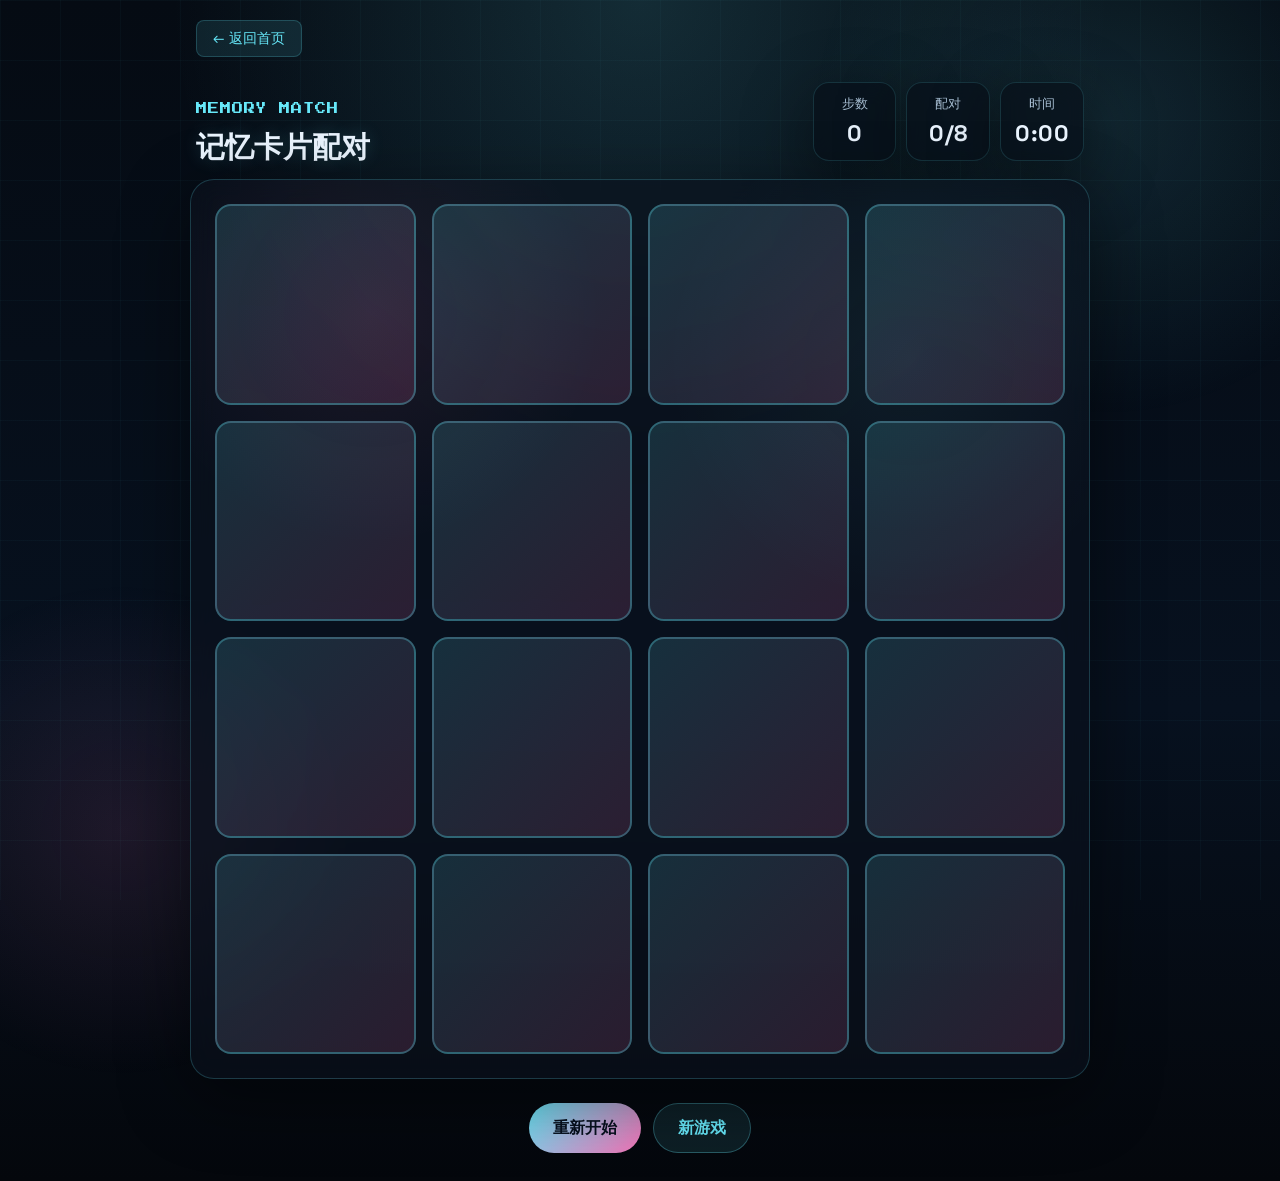
==== games/memory-match/index.html @ d74af647 "更新项目结构：添加游戏平台首页和记忆配对游戏" ====
<!doctype html>
<html lang="zh-CN">
  <head>
    <meta charset="UTF-8" />
    <meta name="viewport" content="width=device-width, initial-scale=1.0" />
    <title>记忆卡片配对</title>
    <meta
      name="description"
      content="翻转卡片配对相同图案，挑战你的记忆力！"
    />
    <link rel="preconnect" href="https://fonts.googleapis.com" />
    <link rel="preconnect" href="https://fonts.gstatic.com" crossorigin />
    <link
      href="https://fonts.googleapis.com/css2?family=Space+Grotesk:wght@400;500;700&family=Press+Start+2P&display=swap"
      rel="stylesheet"
    />
    <link rel="stylesheet" href="./styles.css" />
    <script defer src="./main.js"></script>
  </head>
  <body>
    <div class="bg-orb orb-a"></div>
    <div class="bg-orb orb-b"></div>
    <div class="bg-grid"></div>

    <main class="shell">
      <a href="../../index.html" class="back-btn">← 返回首页</a>

      <header class="game-header">
        <div>
          <p class="eyebrow">Memory Match</p>
          <h1>记忆卡片配对</h1>
        </div>
        <div class="stats">
          <div class="stat">
            <span>步数</span>
            <strong id="moves">0</strong>
          </div>
          <div class="stat">
            <span>配对</span>
            <strong id="pairs">0/8</strong>
          </div>
          <div class="stat">
            <span>时间</span>
            <strong id="timer">0:00</strong>
          </div>
        </div>
      </header>

      <section class="game-board" id="game-board">
        <!-- Cards will be generated by JavaScript -->
      </section>

      <section class="controls">
        <button class="btn primary" id="restart-btn">重新开始</button>
        <button class="btn secondary" id="new-game-btn">新游戏</button>
      </section>

      <div class="overlay overlay-visible" id="win-screen">
        <div class="panel glass">
          <p class="panel-tag success">🎉 恭喜通关！</p>
          <h2>你完成了配对！</h2>
          <p class="panel-copy">
            用了 <span id="final-moves">0</span> 步<br>
            用时 <span id="final-time">0:00</span>
          </p>
          <div class="panel-actions">
            <button class="primary" id="play-again-btn">再玩一次</button>
          </div>
        </div>
      </div>
    </main>
  </body>
</html>
---- games/memory-match/styles.css ----
:root {
  color-scheme: dark;
  --bg: #07111f;
  --bg-2: #0d1b2d;
  --panel: rgba(10, 17, 29, 0.72);
  --panel-border: rgba(125, 231, 255, 0.18);
  --text: #ebf5ff;
  --muted: #a7bed3;
  --accent: #67e8f9;
  --accent-2: #f472b6;
  --danger: #fb7185;
  --success: #4ade80;
  --shadow: 0 20px 70px rgba(0, 0, 0, 0.45);
}

* {
  box-sizing: border-box;
}

html,
body {
  margin: 0;
  min-height: 100%;
  background:
    radial-gradient(circle at top, rgba(103, 232, 249, 0.15), transparent 35%),
    linear-gradient(180deg, #050b13 0%, var(--bg) 60%, #04070c 100%);
  color: var(--text);
  font-family: "Space Grotesk", system-ui, sans-serif;
}

body {
  overflow-x: hidden;
}

button {
  font: inherit;
  cursor: pointer;
}

.shell {
  position: relative;
  z-index: 1;
  width: min(900px, calc(100vw - 24px));
  margin: 0 auto;
  padding: 20px 0 28px;
}

.back-btn {
  position: absolute;
  top: 20px;
  left: 6px;
  padding: 8px 16px;
  background: rgba(103, 232, 249, 0.1);
  border: 1px solid rgba(103, 232, 249, 0.2);
  border-radius: 8px;
  color: var(--accent);
  text-decoration: none;
  font-size: 0.9rem;
  transition: all 0.2s;
  z-index: 100;
}

.back-btn:hover {
  background: rgba(103, 232, 249, 0.2);
  transform: translateX(-2px);
}

.game-header {
  display: flex;
  align-items: end;
  justify-content: space-between;
  gap: 16px;
  padding: 12px 6px 18px;
  margin-top: 50px;
}

.eyebrow {
  margin: 0 0 10px;
  color: var(--accent);
  font-family: "Press Start 2P", monospace;
  font-size: 0.7rem;
  letter-spacing: 0.08em;
  text-transform: uppercase;
}

h1 {
  margin: 0;
  font-family: "Press Start 2P", monospace;
  font-size: clamp(1rem, 3vw, 1.8rem);
  line-height: 1.3;
  text-shadow: 0 0 18px rgba(103, 232, 249, 0.2);
}

.stats {
  display: grid;
  grid-template-columns: repeat(3, minmax(80px, 1fr));
  gap: 10px;
}

.stat {
  padding: 12px 14px;
  border: 1px solid rgba(103, 232, 249, 0.15);
  border-radius: 16px;
  background: rgba(8, 14, 23, 0.62);
  backdrop-filter: blur(10px);
  box-shadow: var(--shadow);
  text-align: center;
}

.stat span {
  display: block;
  margin-bottom: 6px;
  color: var(--muted);
  font-size: 0.8rem;
}

.stat strong {
  font-size: 1.4rem;
  letter-spacing: 0.02em;
}

/* Game Board */
.game-board {
  display: grid;
  grid-template-columns: repeat(4, 1fr);
  gap: 16px;
  padding: 24px;
  border: 1px solid rgba(103, 232, 249, 0.2);
  border-radius: 24px;
  background:
    radial-gradient(circle at 20% 15%, rgba(244, 114, 182, 0.08), transparent 22%),
    radial-gradient(circle at 80% 20%, rgba(103, 232, 249, 0.06), transparent 24%),
    rgba(10, 17, 29, 0.6);
  backdrop-filter: blur(12px);
  box-shadow: var(--shadow);
  margin-bottom: 24px;
}

/* Card */
.card {
  aspect-ratio: 1;
  position: relative;
  perspective: 1000px;
  cursor: pointer;
}

.card-inner {
  position: relative;
  width: 100%;
  height: 100%;
  transition: transform 0.6s;
  transform-style: preserve-3d;
}

.card.flipped .card-inner {
  transform: rotateY(180deg);
}

.card-front,
.card-back {
  position: absolute;
  inset: 0;
  display: flex;
  align-items: center;
  justify-content: center;
  border-radius: 16px;
  backface-visibility: hidden;
  -webkit-backface-visibility: hidden;
}

.card-front {
  background:
    linear-gradient(135deg, rgba(103, 232, 249, 0.15), rgba(244, 114, 182, 0.15));
  border: 2px solid rgba(103, 232, 249, 0.3);
  font-size: 3rem;
}

.card-back {
  background: rgba(8, 14, 23, 0.9);
  border: 2px solid rgba(103, 232, 249, 0.2);
  transform: rotateY(180deg);
  font-size: 2.5rem;
}

.card:hover .card-front {
  border-color: var(--accent);
  box-shadow: 0 0 20px rgba(103, 232, 249, 0.2);
}

.card.matched .card-front {
  background: rgba(74, 222, 128, 0.2);
  border-color: var(--success);
  animation: matchPulse 0.5s ease;
}

@keyframes matchPulse {
  0%, 100% {
    transform: scale(1);
  }
  50% {
    transform: scale(1.05);
  }
}

/* Controls */
.controls {
  display: flex;
  gap: 12px;
  justify-content: center;
}

.btn {
  border: 0;
  border-radius: 999px;
  padding: 13px 24px;
  font-size: 1rem;
  font-weight: 600;
  transition: all 0.2s;
}

.primary {
  background: linear-gradient(135deg, var(--accent), var(--accent-2));
  color: #07111f;
}

.primary:hover {
  transform: translateY(-2px);
  box-shadow: 0 10px 30px rgba(103, 232, 249, 0.3);
}

.secondary {
  background: rgba(103, 232, 249, 0.1);
  border: 1px solid rgba(103, 232, 249, 0.3);
  color: var(--accent);
}

.secondary:hover {
  background: rgba(103, 232, 249, 0.2);
}

/* Overlay */
.overlay {
  position: fixed;
  inset: 0;
  display: grid;
  place-items: center;
  padding: 20px;
  opacity: 0;
  pointer-events: none;
  transition: opacity 180ms ease;
  background: rgba(4, 10, 18, 0.8);
  backdrop-filter: blur(8px);
  z-index: 200;
}

.overlay-visible {
  opacity: 1;
  pointer-events: auto;
}

.glass {
  border: 1px solid var(--panel-border);
  border-radius: 24px;
  background: var(--panel);
  backdrop-filter: blur(14px);
  box-shadow: var(--shadow);
}

.panel {
  width: min(420px, 100%);
  padding: 28px;
  text-align: center;
}

.panel-tag {
  display: inline-block;
  margin-bottom: 14px;
  color: var(--success);
  font-family: "Press Start 2P", monospace;
  font-size: 0.8rem;
  letter-spacing: 0.06em;
}

.panel h2 {
  font-size: clamp(1.4rem, 4vw, 2rem);
  line-height: 1.2;
  margin-bottom: 20px;
}

.panel-copy {
  color: var(--muted);
  line-height: 1.8;
  margin-bottom: 24px;
}

.panel-actions {
  display: flex;
  gap: 12px;
  justify-content: center;
}

/* Responsive */
@media (max-width: 768px) {
  .game-board {
    grid-template-columns: repeat(4, 1fr);
    gap: 10px;
    padding: 16px;
  }

  .card-front {
    font-size: 2rem;
  }

  .card-back {
    font-size: 1.8rem;
  }

  .game-header {
    flex-direction: column;
    align-items: flex-start;
    gap: 20px;
  }

  .stats {
    width: 100%;
  }
}

/* Background Effects */
.bg-orb {
  position: fixed;
  border-radius: 50%;
  pointer-events: none;
  z-index: 0;
}

.orb-a {
  top: -20%;
  right: -10%;
  width: 600px;
  height: 600px;
  background: radial-gradient(circle, rgba(103, 232, 249, 0.12), transparent 70%);
}

.orb-b {
  bottom: -20%;
  left: -10%;
  width: 500px;
  height: 500px;
  background: radial-gradient(circle, rgba(244, 114, 182, 0.1), transparent 70%);
}

.bg-grid {
  position: fixed;
  inset: 0;
  background-image:
    linear-gradient(rgba(103, 232, 249, 0.03) 1px, transparent 1px),
    linear-gradient(90deg, rgba(103, 232, 249, 0.03) 1px, transparent 1px);
  background-size: 60px 60px;
  pointer-events: none;
  z-index: 0;
}
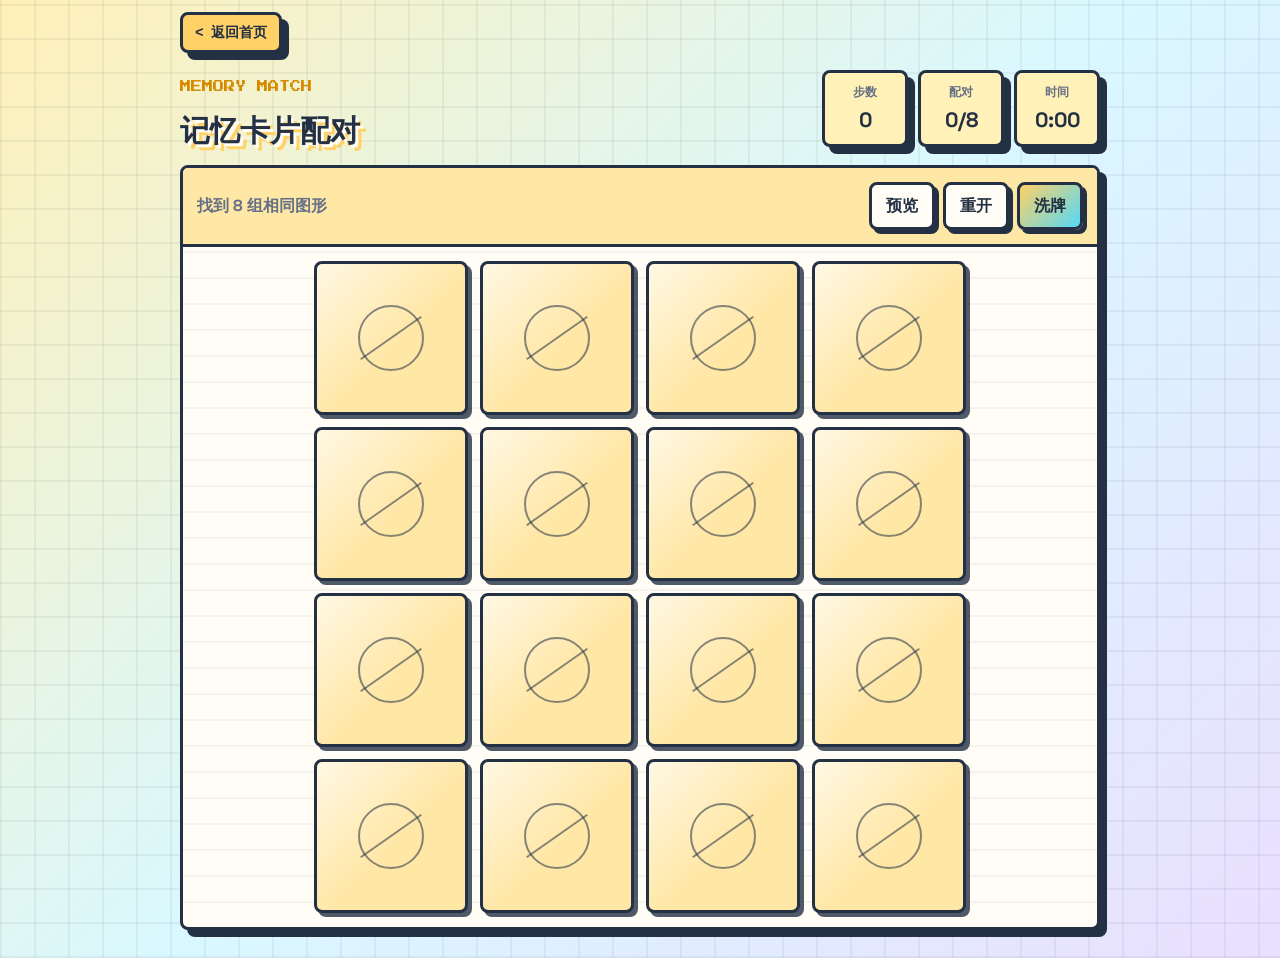
==== commit 9d7ce2f6: "Apply cartoon game hub redesign" ====
--- a/games/memory-match/index.html
+++ b/games/memory-match/index.html
@@ -6,7 +6,7 @@
     <title>记忆卡片配对</title>
     <meta
       name="description"
-      content="翻转卡片配对相同图案，挑战你的记忆力！"
+      content="翻转几何卡片配对相同图案，挑战你的记忆力。"
     />
     <link rel="preconnect" href="https://fonts.googleapis.com" />
     <link rel="preconnect" href="https://fonts.gstatic.com" crossorigin />
@@ -14,23 +14,21 @@
       href="https://fonts.googleapis.com/css2?family=Space+Grotesk:wght@400;500;700&family=Press+Start+2P&display=swap"
       rel="stylesheet"
     />
-    <link rel="stylesheet" href="./styles.css" />
-    <script defer src="./main.js"></script>
+    <link rel="stylesheet" href="./styles.css?v=20260607-4" />
+    <script defer src="./main.js?v=20260607-4"></script>
   </head>
   <body>
-    <div class="bg-orb orb-a"></div>
-    <div class="bg-orb orb-b"></div>
-    <div class="bg-grid"></div>
+    <div class="bg-grid" aria-hidden="true"></div>
 
     <main class="shell">
-      <a href="../../index.html" class="back-btn">← 返回首页</a>
+      <a href="../../index.html" class="back-btn">返回首页</a>
 
       <header class="game-header">
         <div>
           <p class="eyebrow">Memory Match</p>
           <h1>记忆卡片配对</h1>
         </div>
-        <div class="stats">
+        <div class="stats" aria-label="游戏状态">
           <div class="stat">
             <span>步数</span>
             <strong id="moves">0</strong>
@@ -46,25 +44,29 @@
         </div>
       </header>
 
-      <section class="game-board" id="game-board">
-        <!-- Cards will be generated by JavaScript -->
+      <section class="board-panel">
+        <div class="board-toolbar">
+          <p class="board-status" id="board-status">找到 8 组相同图形</p>
+          <div class="controls">
+            <button class="btn secondary" id="peek-btn" type="button">预览</button>
+            <button class="btn secondary" id="restart-btn" type="button">重开</button>
+            <button class="btn primary" id="new-game-btn" type="button">洗牌</button>
+          </div>
+        </div>
+
+        <div class="game-board" id="game-board" aria-label="记忆卡片棋盘"></div>
       </section>
 
-      <section class="controls">
-        <button class="btn primary" id="restart-btn">重新开始</button>
-        <button class="btn secondary" id="new-game-btn">新游戏</button>
-      </section>
-
-      <div class="overlay overlay-visible" id="win-screen">
+      <div class="overlay" id="win-screen">
         <div class="panel glass">
-          <p class="panel-tag success">🎉 恭喜通关！</p>
-          <h2>你完成了配对！</h2>
+          <p class="panel-tag success">通关完成</p>
+          <h2>全部图形已配对</h2>
           <p class="panel-copy">
-            用了 <span id="final-moves">0</span> 步<br>
-            用时 <span id="final-time">0:00</span>
+            用了 <span id="final-moves">0</span> 步，用时
+            <span id="final-time">0:00</span>。
           </p>
           <div class="panel-actions">
-            <button class="primary" id="play-again-btn">再玩一次</button>
+            <button class="primary" id="play-again-btn" type="button">再玩一次</button>
           </div>
         </div>
       </div>
--- a/games/memory-match/styles.css
+++ b/games/memory-match/styles.css
@@ -1,16 +1,17 @@
 :root {
   color-scheme: dark;
-  --bg: #07111f;
-  --bg-2: #0d1b2d;
-  --panel: rgba(10, 17, 29, 0.72);
-  --panel-border: rgba(125, 231, 255, 0.18);
-  --text: #ebf5ff;
-  --muted: #a7bed3;
-  --accent: #67e8f9;
-  --accent-2: #f472b6;
-  --danger: #fb7185;
-  --success: #4ade80;
-  --shadow: 0 20px 70px rgba(0, 0, 0, 0.45);
+  --bg: #081018;
+  --surface: rgba(14, 22, 32, 0.84);
+  --surface-strong: rgba(18, 28, 40, 0.94);
+  --border: rgba(210, 225, 240, 0.14);
+  --text: #edf6ff;
+  --muted: #99a9b8;
+  --cyan: #5eead4;
+  --amber: #fbbf24;
+  --rose: #fb7185;
+  --violet: #a78bfa;
+  --green: #34d399;
+  --shadow: 0 22px 60px rgba(0, 0, 0, 0.34);
 }
 
 * {
@@ -21,10 +22,11 @@
 body {
   margin: 0;
   min-height: 100%;
-  background:
-    radial-gradient(circle at top, rgba(103, 232, 249, 0.15), transparent 35%),
-    linear-gradient(180deg, #050b13 0%, var(--bg) 60%, #04070c 100%);
   color: var(--text);
+  background:
+    linear-gradient(135deg, rgba(251, 191, 36, 0.1), transparent 34%),
+    linear-gradient(225deg, rgba(94, 234, 212, 0.08), transparent 36%),
+    linear-gradient(180deg, #061018 0%, var(--bg) 58%, #04080d 100%);
   font-family: "Space Grotesk", system-ui, sans-serif;
 }
 
@@ -34,75 +36,78 @@
 
 button {
   font: inherit;
-  cursor: pointer;
 }
 
 .shell {
   position: relative;
   z-index: 1;
-  width: min(900px, calc(100vw - 24px));
+  width: min(920px, calc(100vw - 24px));
   margin: 0 auto;
-  padding: 20px 0 28px;
+  padding: 58px 0 28px;
 }
 
 .back-btn {
   position: absolute;
-  top: 20px;
-  left: 6px;
-  padding: 8px 16px;
-  background: rgba(103, 232, 249, 0.1);
-  border: 1px solid rgba(103, 232, 249, 0.2);
-  border-radius: 8px;
-  color: var(--accent);
+  top: 12px;
+  left: 0;
+  display: inline-flex;
+  align-items: center;
+  gap: 7px;
+  padding: 8px 12px;
+  border: 1px solid var(--border);
+  border-radius: 8px;
+  color: var(--cyan);
+  background: rgba(255, 255, 255, 0.04);
+  font-size: 0.9rem;
   text-decoration: none;
-  font-size: 0.9rem;
-  transition: all 0.2s;
-  z-index: 100;
-}
-
-.back-btn:hover {
-  background: rgba(103, 232, 249, 0.2);
-  transform: translateX(-2px);
+}
+
+.back-btn::before {
+  content: "<";
+  font-family: ui-monospace, SFMono-Regular, Menlo, monospace;
 }
 
 .game-header {
   display: flex;
   align-items: end;
   justify-content: space-between;
-  gap: 16px;
-  padding: 12px 6px 18px;
-  margin-top: 50px;
+  gap: 18px;
+  padding: 12px 0 18px;
 }
 
 .eyebrow {
   margin: 0 0 10px;
-  color: var(--accent);
+  color: var(--amber);
   font-family: "Press Start 2P", monospace;
   font-size: 0.7rem;
-  letter-spacing: 0.08em;
+  line-height: 1.8;
   text-transform: uppercase;
 }
 
+h1,
+h2,
+p {
+  margin: 0;
+}
+
 h1 {
-  margin: 0;
   font-family: "Press Start 2P", monospace;
-  font-size: clamp(1rem, 3vw, 1.8rem);
-  line-height: 1.3;
-  text-shadow: 0 0 18px rgba(103, 232, 249, 0.2);
+  font-size: 1.85rem;
+  line-height: 1.35;
 }
 
 .stats {
   display: grid;
-  grid-template-columns: repeat(3, minmax(80px, 1fr));
+  grid-template-columns: repeat(3, minmax(78px, 1fr));
   gap: 10px;
 }
 
 .stat {
-  padding: 12px 14px;
-  border: 1px solid rgba(103, 232, 249, 0.15);
-  border-radius: 16px;
-  background: rgba(8, 14, 23, 0.62);
-  backdrop-filter: blur(10px);
+  min-width: 86px;
+  padding: 11px 12px;
+  border: 1px solid var(--border);
+  border-radius: 8px;
+  background: var(--surface);
   box-shadow: var(--shadow);
   text-align: center;
 }
@@ -111,48 +116,123 @@
   display: block;
   margin-bottom: 6px;
   color: var(--muted);
-  font-size: 0.8rem;
+  font-size: 0.78rem;
 }
 
 .stat strong {
-  font-size: 1.4rem;
-  letter-spacing: 0.02em;
-}
-
-/* Game Board */
+  font-size: 1.3rem;
+}
+
+.board-panel {
+  border: 1px solid var(--border);
+  border-radius: 8px;
+  background:
+    linear-gradient(180deg, rgba(255, 255, 255, 0.04), transparent 45%),
+    var(--surface);
+  box-shadow: var(--shadow);
+  overflow: hidden;
+}
+
+.board-toolbar {
+  display: flex;
+  align-items: center;
+  justify-content: space-between;
+  gap: 12px;
+  padding: 14px;
+  border-bottom: 1px solid rgba(255, 255, 255, 0.09);
+}
+
+.board-status {
+  color: var(--muted);
+  line-height: 1.5;
+}
+
+.controls {
+  display: flex;
+  gap: 8px;
+  flex-wrap: wrap;
+  justify-content: flex-end;
+}
+
+.btn,
+.primary {
+  min-height: 42px;
+  border: 0;
+  border-radius: 8px;
+  padding: 10px 14px;
+  font-weight: 700;
+  cursor: pointer;
+  transition:
+    transform 140ms ease,
+    background 140ms ease,
+    border-color 140ms ease;
+}
+
+.btn:hover,
+.primary:hover {
+  transform: translateY(-1px);
+}
+
+.btn:disabled {
+  cursor: not-allowed;
+  opacity: 0.5;
+  transform: none;
+}
+
+.primary {
+  color: #071018;
+  background: linear-gradient(135deg, var(--amber), var(--cyan));
+}
+
+.secondary {
+  color: var(--text);
+  border: 1px solid var(--border);
+  background: rgba(255, 255, 255, 0.06);
+}
+
 .game-board {
   display: grid;
-  grid-template-columns: repeat(4, 1fr);
-  gap: 16px;
-  padding: 24px;
-  border: 1px solid rgba(103, 232, 249, 0.2);
-  border-radius: 24px;
-  background:
-    radial-gradient(circle at 20% 15%, rgba(244, 114, 182, 0.08), transparent 22%),
-    radial-gradient(circle at 80% 20%, rgba(103, 232, 249, 0.06), transparent 24%),
-    rgba(10, 17, 29, 0.6);
-  backdrop-filter: blur(12px);
-  box-shadow: var(--shadow);
-  margin-bottom: 24px;
-}
-
-/* Card */
+  grid-template-columns: repeat(4, minmax(0, 1fr));
+  gap: 12px;
+  width: min(680px, 100%);
+  margin: 0 auto;
+  padding: 14px;
+}
+
 .card {
+  position: relative;
   aspect-ratio: 1;
-  position: relative;
+  width: 100%;
+  min-width: 0;
+  padding: 0;
+  border: 0;
+  border-radius: 8px;
+  color: inherit;
+  background: transparent;
+  cursor: pointer;
   perspective: 1000px;
-  cursor: pointer;
+}
+
+.card:disabled {
+  opacity: 1;
+}
+
+.card:focus-visible {
+  outline: 2px solid var(--cyan);
+  outline-offset: 3px;
 }
 
 .card-inner {
   position: relative;
+  display: block;
   width: 100%;
   height: 100%;
-  transition: transform 0.6s;
+  transition: transform 420ms ease;
   transform-style: preserve-3d;
 }
 
-.card.flipped .card-inner {
+.card.flipped .card-inner,
+.card.previewing .card-inner {
   transform: rotateY(180deg);
 }
 
@@ -160,97 +240,178 @@
 .card-back {
   position: absolute;
   inset: 0;
-  display: flex;
-  align-items: center;
-  justify-content: center;
-  border-radius: 16px;
+  display: grid;
+  place-items: center;
+  border-radius: 8px;
   backface-visibility: hidden;
   -webkit-backface-visibility: hidden;
 }
 
 .card-front {
-  background:
-    linear-gradient(135deg, rgba(103, 232, 249, 0.15), rgba(244, 114, 182, 0.15));
-  border: 2px solid rgba(103, 232, 249, 0.3);
-  font-size: 3rem;
+  border: 1px solid rgba(251, 191, 36, 0.22);
+  background:
+    linear-gradient(135deg, rgba(251, 191, 36, 0.16), rgba(94, 234, 212, 0.12)),
+    rgba(255, 255, 255, 0.075);
+  box-shadow: inset 0 0 0 1px rgba(255, 255, 255, 0.055);
+}
+
+.card-front::before,
+.card-front::after {
+  position: absolute;
+  content: "";
+}
+
+.card-front::before {
+  width: 42%;
+  height: 42%;
+  border: 2px solid rgba(237, 246, 255, 0.3);
+  border-radius: 50%;
+}
+
+.card-front::after {
+  width: 50%;
+  height: 2px;
+  background: rgba(237, 246, 255, 0.32);
+  transform: rotate(-35deg);
 }
 
 .card-back {
-  background: rgba(8, 14, 23, 0.9);
-  border: 2px solid rgba(103, 232, 249, 0.2);
+  grid-template-rows: 1fr auto;
+  gap: 8px;
+  padding: 14px;
+  border: 1px solid color-mix(in srgb, var(--shape-color), white 12%);
+  background:
+    linear-gradient(145deg, color-mix(in srgb, var(--shape-color), transparent 78%), transparent),
+    var(--surface-strong);
   transform: rotateY(180deg);
-  font-size: 2.5rem;
 }
 
 .card:hover .card-front {
-  border-color: var(--accent);
-  box-shadow: 0 0 20px rgba(103, 232, 249, 0.2);
-}
-
-.card.matched .card-front {
-  background: rgba(74, 222, 128, 0.2);
-  border-color: var(--success);
-  animation: matchPulse 0.5s ease;
-}
-
-@keyframes matchPulse {
-  0%, 100% {
-    transform: scale(1);
-  }
-  50% {
-    transform: scale(1.05);
-  }
-}
-
-/* Controls */
-.controls {
-  display: flex;
-  gap: 12px;
-  justify-content: center;
-}
-
-.btn {
-  border: 0;
+  border-color: rgba(94, 234, 212, 0.48);
+}
+
+.card.matched .card-back {
+  border-color: var(--green);
+  box-shadow: inset 0 0 0 2px rgba(52, 211, 153, 0.22);
+}
+
+.card.mismatch .card-back {
+  border-color: var(--rose);
+}
+
+.shape {
+  position: relative;
+  display: block;
+  width: min(58px, 45%);
+  aspect-ratio: 1;
+  color: var(--shape-color);
+}
+
+.shape::before,
+.shape::after {
+  position: absolute;
+  content: "";
+}
+
+.shape-ring::before {
+  inset: 12%;
+  border: 6px solid currentColor;
+  border-radius: 50%;
+}
+
+.shape-diamond::before {
+  inset: 15%;
+  border: 6px solid currentColor;
+  transform: rotate(45deg);
+}
+
+.shape-bars::before,
+.shape-bars::after {
+  top: 12%;
+  width: 24%;
+  height: 76%;
   border-radius: 999px;
-  padding: 13px 24px;
-  font-size: 1rem;
-  font-weight: 600;
-  transition: all 0.2s;
-}
-
-.primary {
-  background: linear-gradient(135deg, var(--accent), var(--accent-2));
-  color: #07111f;
-}
-
-.primary:hover {
-  transform: translateY(-2px);
-  box-shadow: 0 10px 30px rgba(103, 232, 249, 0.3);
-}
-
-.secondary {
-  background: rgba(103, 232, 249, 0.1);
-  border: 1px solid rgba(103, 232, 249, 0.3);
-  color: var(--accent);
-}
-
-.secondary:hover {
-  background: rgba(103, 232, 249, 0.2);
-}
-
-/* Overlay */
+  background: currentColor;
+}
+
+.shape-bars::before {
+  left: 20%;
+}
+
+.shape-bars::after {
+  right: 20%;
+}
+
+.shape-cross::before,
+.shape-cross::after {
+  inset: 45% 12%;
+  height: 10%;
+  border-radius: 999px;
+  background: currentColor;
+}
+
+.shape-cross::after {
+  transform: rotate(90deg);
+}
+
+.shape-triangle::before {
+  left: 50%;
+  top: 8%;
+  width: 0;
+  height: 0;
+  border-right: 24px solid transparent;
+  border-bottom: 46px solid currentColor;
+  border-left: 24px solid transparent;
+  transform: translateX(-50%);
+}
+
+.shape-square::before {
+  inset: 16%;
+  border: 6px solid currentColor;
+}
+
+.shape-split::before,
+.shape-split::after {
+  top: 18%;
+  width: 34%;
+  height: 64%;
+  border-radius: 8px;
+  background: currentColor;
+}
+
+.shape-split::before {
+  left: 10%;
+}
+
+.shape-split::after {
+  right: 10%;
+}
+
+.shape-dotgrid::before {
+  inset: 10%;
+  border-radius: 50%;
+  background:
+    radial-gradient(circle, currentColor 0 38%, transparent 39%) 0 0 / 50% 50%;
+}
+
+.card-code {
+  color: rgba(237, 246, 255, 0.76);
+  font-family: "Press Start 2P", monospace;
+  font-size: 0.68rem;
+}
+
 .overlay {
   position: fixed;
   inset: 0;
+  z-index: 200;
   display: grid;
   place-items: center;
   padding: 20px;
   opacity: 0;
   pointer-events: none;
+  background: rgba(4, 10, 18, 0.78);
+  backdrop-filter: blur(8px);
   transition: opacity 180ms ease;
-  background: rgba(4, 10, 18, 0.8);
-  backdrop-filter: blur(8px);
-  z-index: 200;
 }
 
 .overlay-visible {
@@ -259,104 +420,268 @@
 }
 
 .glass {
-  border: 1px solid var(--panel-border);
-  border-radius: 24px;
-  background: var(--panel);
-  backdrop-filter: blur(14px);
+  border: 1px solid var(--border);
+  border-radius: 8px;
+  background: var(--surface-strong);
   box-shadow: var(--shadow);
 }
 
 .panel {
   width: min(420px, 100%);
-  padding: 28px;
+  padding: 26px;
   text-align: center;
 }
 
 .panel-tag {
   display: inline-block;
   margin-bottom: 14px;
-  color: var(--success);
+  color: var(--green);
   font-family: "Press Start 2P", monospace;
-  font-size: 0.8rem;
-  letter-spacing: 0.06em;
+  font-size: 0.7rem;
+  line-height: 1.7;
 }
 
 .panel h2 {
-  font-size: clamp(1.4rem, 4vw, 2rem);
+  margin-bottom: 14px;
+  font-size: 2rem;
   line-height: 1.2;
-  margin-bottom: 20px;
 }
 
 .panel-copy {
+  margin-bottom: 22px;
   color: var(--muted);
-  line-height: 1.8;
-  margin-bottom: 24px;
+  line-height: 1.7;
 }
 
 .panel-actions {
   display: flex;
-  gap: 12px;
   justify-content: center;
-}
-
-/* Responsive */
-@media (max-width: 768px) {
-  .game-board {
-    grid-template-columns: repeat(4, 1fr);
-    gap: 10px;
-    padding: 16px;
-  }
-
-  .card-front {
-    font-size: 2rem;
-  }
-
-  .card-back {
-    font-size: 1.8rem;
-  }
-
-  .game-header {
-    flex-direction: column;
-    align-items: flex-start;
-    gap: 20px;
-  }
-
-  .stats {
-    width: 100%;
-  }
-}
-
-/* Background Effects */
-.bg-orb {
-  position: fixed;
-  border-radius: 50%;
-  pointer-events: none;
-  z-index: 0;
-}
-
-.orb-a {
-  top: -20%;
-  right: -10%;
-  width: 600px;
-  height: 600px;
-  background: radial-gradient(circle, rgba(103, 232, 249, 0.12), transparent 70%);
-}
-
-.orb-b {
-  bottom: -20%;
-  left: -10%;
-  width: 500px;
-  height: 500px;
-  background: radial-gradient(circle, rgba(244, 114, 182, 0.1), transparent 70%);
 }
 
 .bg-grid {
   position: fixed;
   inset: 0;
+  z-index: 0;
+  pointer-events: none;
+  opacity: 0.42;
   background-image:
-    linear-gradient(rgba(103, 232, 249, 0.03) 1px, transparent 1px),
-    linear-gradient(90deg, rgba(103, 232, 249, 0.03) 1px, transparent 1px);
-  background-size: 60px 60px;
-  pointer-events: none;
-  z-index: 0;
-}
+    linear-gradient(rgba(255, 255, 255, 0.05) 1px, transparent 1px),
+    linear-gradient(90deg, rgba(255, 255, 255, 0.05) 1px, transparent 1px);
+  background-size: 38px 38px;
+  mask-image: linear-gradient(180deg, black 0%, rgba(0, 0, 0, 0.72) 52%, transparent 100%);
+}
+
+@media (max-width: 780px) {
+  .game-header,
+  .board-toolbar {
+    align-items: stretch;
+    flex-direction: column;
+  }
+
+  .controls {
+    justify-content: flex-start;
+  }
+
+  .stats {
+    width: 100%;
+  }
+}
+
+@media (max-width: 560px) {
+  .shell {
+    width: min(100vw - 16px, 920px);
+    padding-top: 52px;
+  }
+
+  .game-board {
+    gap: 8px;
+    padding: 10px;
+  }
+
+  .card-back {
+    padding: 10px;
+  }
+
+  .shape {
+    width: min(44px, 48%);
+  }
+
+  .shape-triangle::before {
+    border-right-width: 18px;
+    border-bottom-width: 36px;
+    border-left-width: 18px;
+  }
+}
+
+/* Cartoon theme */
+:root {
+  color-scheme: light;
+  --paper: #fff7e8;
+  --paper-2: #fffdf5;
+  --ink: #243044;
+  --muted: #657086;
+  --cyan: #55d8f7;
+  --amber: #ffd166;
+  --rose: #ff6f7d;
+  --violet: #b69cff;
+  --green: #75d99b;
+  --line: #243044;
+  --shadow: 7px 7px 0 #243044;
+}
+
+html,
+body {
+  color: var(--ink);
+  background:
+    repeating-linear-gradient(0deg, rgba(36, 48, 68, 0.06) 0 2px, transparent 2px 34px),
+    repeating-linear-gradient(90deg, rgba(36, 48, 68, 0.06) 0 2px, transparent 2px 34px),
+    linear-gradient(135deg, #fff0b8 0%, #d9f8ff 50%, #eadfff 100%);
+}
+
+.back-btn,
+.stat,
+.board-panel,
+.glass {
+  border: 3px solid var(--line);
+  color: var(--ink);
+  background: var(--paper-2);
+  box-shadow: var(--shadow);
+}
+
+.back-btn {
+  background: var(--amber);
+  font-weight: 800;
+}
+
+.eyebrow {
+  color: #d48b00;
+  letter-spacing: 0;
+}
+
+h1 {
+  color: var(--ink);
+  font-size: 1.85rem;
+  text-shadow:
+    3px 3px 0 var(--paper-2),
+    6px 6px 0 var(--amber);
+}
+
+.stat {
+  background: #fff1b8;
+}
+
+.stat span,
+.board-status,
+.panel-copy {
+  color: var(--muted);
+  font-weight: 700;
+}
+
+.stat strong {
+  color: var(--ink);
+}
+
+.board-panel {
+  overflow: hidden;
+  background:
+    repeating-linear-gradient(0deg, transparent 0 24px, rgba(36, 48, 68, 0.05) 24px 26px),
+    #fffdf5;
+}
+
+.board-toolbar {
+  border-bottom: 3px solid var(--line);
+  background: #ffe7a6;
+}
+
+.btn,
+.primary {
+  border: 3px solid var(--line);
+  color: var(--ink);
+  box-shadow: 4px 4px 0 var(--line);
+}
+
+.primary {
+  background: linear-gradient(135deg, var(--amber), var(--cyan));
+}
+
+.secondary {
+  background: var(--paper-2);
+  color: var(--ink);
+}
+
+.btn:hover,
+.primary:hover {
+  transform: translate(-1px, -3px);
+}
+
+.card-front,
+.card-back {
+  border: 3px solid var(--line);
+  box-shadow: 4px 4px 0 rgba(36, 48, 68, 0.8);
+}
+
+.card-front {
+  background:
+    linear-gradient(135deg, rgba(255, 255, 255, 0.7), transparent 55%),
+    #ffe7a6;
+}
+
+.card-front::before {
+  border-color: rgba(36, 48, 68, 0.55);
+}
+
+.card-front::after {
+  background: rgba(36, 48, 68, 0.55);
+}
+
+.card-back {
+  background:
+    linear-gradient(135deg, color-mix(in srgb, var(--shape-color), white 58%), transparent 72%),
+    #fffdf5;
+}
+
+.card:hover .card-front {
+  border-color: var(--line);
+  background: #fff0bf;
+}
+
+.card.matched .card-back {
+  border-color: var(--line);
+  background: #dff8d9;
+}
+
+.card.mismatch .card-back {
+  border-color: var(--line);
+  background: #ffd9de;
+}
+
+.shape {
+  color: color-mix(in srgb, var(--shape-color), #243044 16%);
+}
+
+.card-code {
+  color: var(--ink);
+}
+
+.overlay {
+  background: rgba(255, 247, 232, 0.74);
+}
+
+.panel-tag {
+  color: #249b62;
+  letter-spacing: 0;
+}
+
+.panel h2 {
+  color: var(--ink);
+}
+
+.bg-grid {
+  opacity: 0;
+}
+
+@media (max-width: 780px) {
+  h1 {
+    font-size: 1.55rem;
+  }
+}
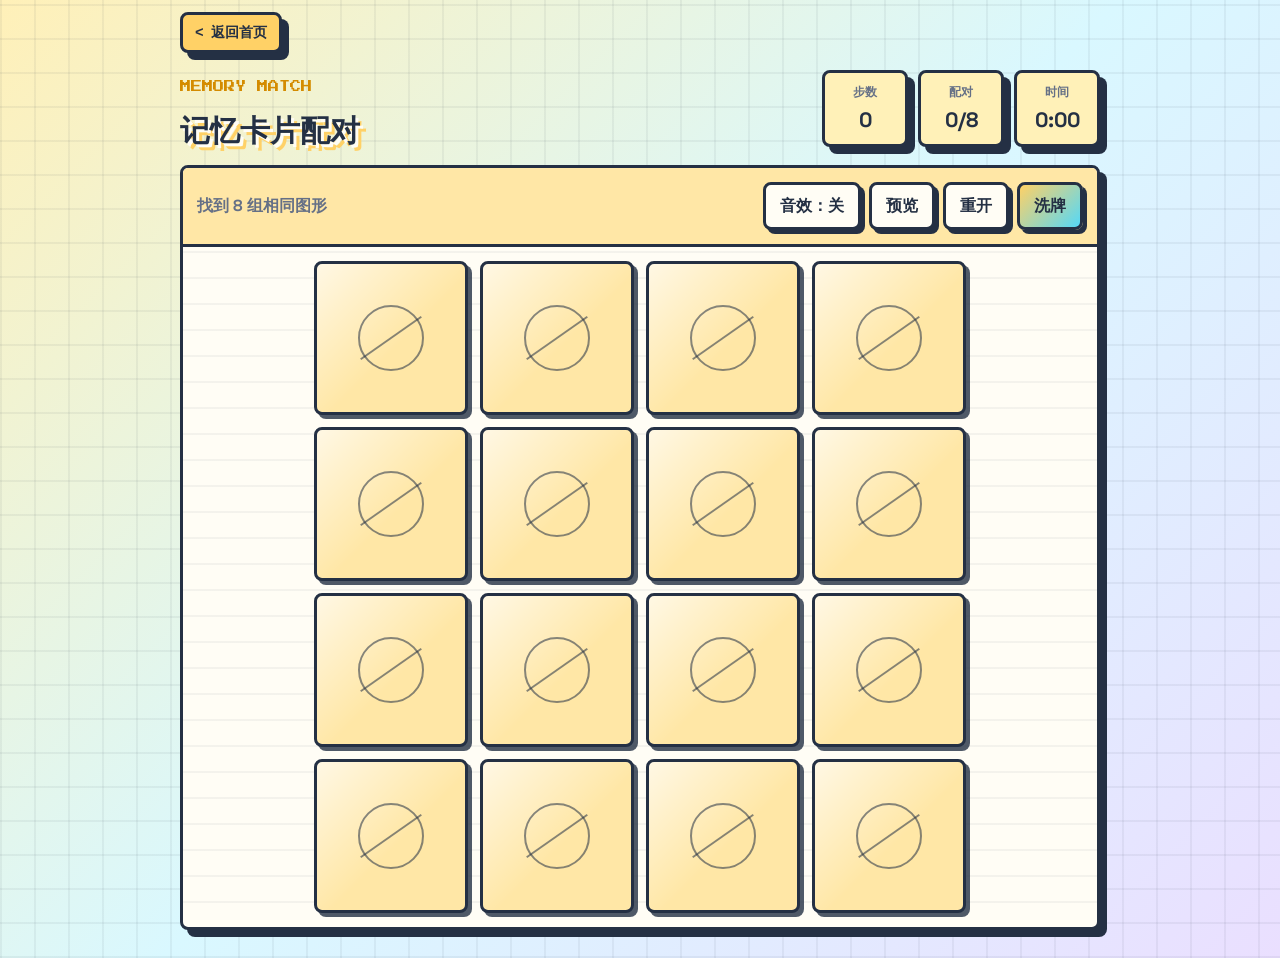
==== commit e48b8a48: "Add sound toggles and effects to games" ====
--- a/games/memory-match/index.html
+++ b/games/memory-match/index.html
@@ -14,8 +14,8 @@
       href="https://fonts.googleapis.com/css2?family=Space+Grotesk:wght@400;500;700&family=Press+Start+2P&display=swap"
       rel="stylesheet"
     />
-    <link rel="stylesheet" href="./styles.css?v=20260607-4" />
-    <script defer src="./main.js?v=20260607-4"></script>
+    <link rel="stylesheet" href="./styles.css?v=20260607-6" />
+    <script defer src="./main.js?v=20260607-6"></script>
   </head>
   <body>
     <div class="bg-grid" aria-hidden="true"></div>
@@ -48,6 +48,7 @@
         <div class="board-toolbar">
           <p class="board-status" id="board-status">找到 8 组相同图形</p>
           <div class="controls">
+            <button class="btn secondary" id="sound-btn" type="button">音效：关</button>
             <button class="btn secondary" id="peek-btn" type="button">预览</button>
             <button class="btn secondary" id="restart-btn" type="button">重开</button>
             <button class="btn primary" id="new-game-btn" type="button">洗牌</button>
--- a/games/memory-match/styles.css
+++ b/games/memory-match/styles.css
@@ -154,6 +154,10 @@
   justify-content: flex-end;
 }
 
+.controls .btn {
+  min-width: 66px;
+}
+
 .btn,
 .primary {
   min-height: 42px;
